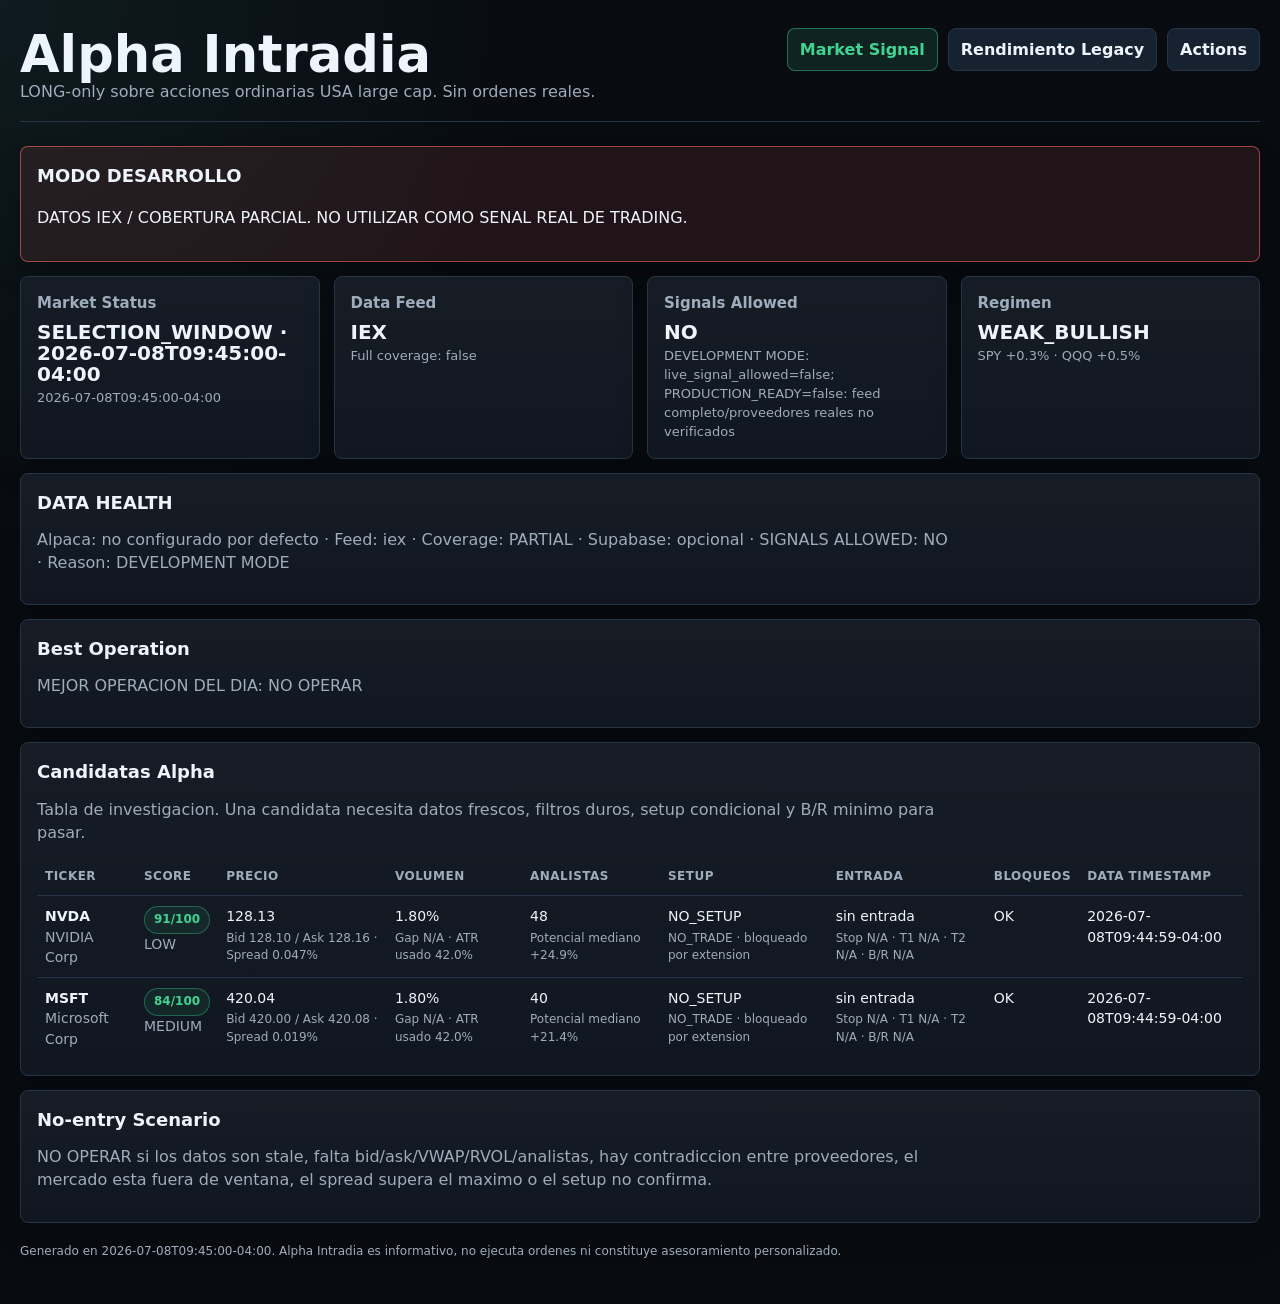
==== docs/alpha/index.html @ 4d47b28a "Add alpha intradia v2 foundation" ====
<!doctype html>
<html lang="es">
<head>
  <meta charset="utf-8">
  <meta name="viewport" content="width=device-width, initial-scale=1">
  <title>Alpha Intradia</title>
  <style>
    :root {
      color-scheme: dark;
      --bg: #080b10;
      --panel: #101720;
      --panel-2: #0d131b;
      --panel-3: #151f2a;
      --line: #263545;
      --text: #eef4fb;
      --muted: #9eacbb;
      --green: #42d392;
      --yellow: #f4c95d;
      --red: #ff6f61;
      --blue: #69b7ff;
      --cyan: #57d6d1;
    }
    * { box-sizing: border-box; }
    body {
      margin: 0;
      background: radial-gradient(circle at top left, rgba(87, 214, 209, .08), transparent 34rem), var(--bg);
      color: var(--text);
      font-family: ui-sans-serif, system-ui, -apple-system, BlinkMacSystemFont, "Segoe UI", sans-serif;
      line-height: 1.45;
    }
    a { color: var(--blue); text-decoration: none; }
    a:hover { text-decoration: underline; }
    .shell { width: min(1440px, calc(100% - 40px)); margin: 0 auto; padding: 28px 0 44px; }
    .topbar { display: flex; justify-content: space-between; gap: 18px; align-items: flex-start; margin-bottom: 24px; padding-bottom: 18px; border-bottom: 1px solid var(--line); }
    h1 { margin: 0; font-size: clamp(30px, 4vw, 54px); letter-spacing: 0; line-height: 1.02; }
    h2 { margin: 0 0 12px; font-size: 18px; }
    h3 { margin: 0; font-size: 15px; color: var(--muted); font-weight: 650; }
    .muted { color: var(--muted); }
    .nav { display: flex; gap: 10px; flex-wrap: wrap; justify-content: flex-end; }
    .btn { border: 1px solid var(--line); background: #172231; color: var(--text); padding: 9px 12px; border-radius: 8px; font-weight: 750; display: inline-flex; align-items: center; justify-content: center; min-height: 38px; }
    .btn.primary { border-color: rgba(66, 211, 146, .45); background: rgba(66, 211, 146, .12); color: var(--green); }
    .btn.compact { min-height: 32px; padding: 6px 9px; font-size: 12px; }
    .grid { display: grid; grid-template-columns: repeat(12, 1fr); gap: 14px; }
    .card { background: linear-gradient(180deg, rgba(255,255,255,.025), transparent), var(--panel); border: 1px solid var(--line); border-radius: 8px; padding: 16px; min-width: 0; box-shadow: 0 14px 30px rgba(0,0,0,.18); }
    .card.danger { border-color: rgba(255,111,97,.55); background: rgba(255,111,97,.10); }
    .span-3 { grid-column: span 3; }
    .span-4 { grid-column: span 4; }
    .span-5 { grid-column: span 5; }
    .span-7 { grid-column: span 7; }
    .span-8 { grid-column: span 8; }
    .span-12 { grid-column: span 12; }
    .metric { font-size: 34px; line-height: 1.05; font-weight: 800; margin: 8px 0 4px; }
    .metric.small { font-size: 20px; }
    .submetric { color: var(--muted); font-size: 13px; }
    .intro { color: var(--muted); max-width: 920px; margin: 0 0 14px; }
    .pill { display: inline-flex; align-items: center; border: 1px solid var(--line); border-radius: 999px; padding: 4px 9px; font-size: 12px; font-weight: 800; color: var(--muted); }
    .pill.hot { color: var(--green); border-color: rgba(61, 220, 151, .35); background: rgba(61, 220, 151, .08); }
    .pill.watch { color: var(--yellow); border-color: rgba(247, 201, 72, .35); background: rgba(247, 201, 72, .08); }
    .pill.quiet { color: var(--muted); }
    table { width: 100%; border-collapse: collapse; }
    th, td { padding: 10px 8px; border-bottom: 1px solid var(--line); text-align: left; vertical-align: top; }
    th { color: var(--muted); font-size: 12px; text-transform: uppercase; letter-spacing: .04em; }
    td { font-size: 14px; }
    tr:last-child td { border-bottom: 0; }
    .table-wrap { overflow-x: auto; }
    .company { font-weight: 800; }
    .reason { color: var(--muted); font-size: 12px; margin-top: 3px; max-width: 520px; }
    .details { margin-top: 8px; color: var(--muted); }
    .details summary { cursor: pointer; color: var(--blue); font-weight: 750; font-size: 12px; }
    .detail-grid { display: grid; grid-template-columns: repeat(2, minmax(0, 1fr)); gap: 10px; margin-top: 10px; padding: 12px; background: var(--panel-2); border: 1px solid var(--line); border-radius: 8px; }
    .detail-grid strong { color: var(--text); display: block; margin-bottom: 4px; font-size: 12px; text-transform: uppercase; }
    .detail-grid p { margin: 0; font-size: 13px; }
    .status-line { display: flex; align-items: center; justify-content: space-between; gap: 12px; }
    .bar { height: 8px; background: #1a2430; border-radius: 999px; overflow: hidden; margin-top: 10px; }
    .bar > span { display: block; height: 100%; background: var(--green); width: var(--w); }
    footer { color: var(--muted); font-size: 12px; margin-top: 20px; }
    @media (max-width: 980px) {
      .span-3, .span-4, .span-5, .span-7, .span-8 { grid-column: span 12; }
      .topbar { display: block; }
      .nav { justify-content: flex-start; margin-top: 16px; }
      .detail-grid { grid-template-columns: 1fr; }
    }
  </style>
</head>
<body>
<div class="shell">
  <div class="topbar">
    <div>
      <h1>Alpha Intradia</h1>
      <div class="muted">LONG-only sobre acciones ordinarias USA large cap. Sin ordenes reales.</div>
    </div>
    <nav class="nav">
      <a class="btn primary" href="../index.html">Market Signal</a>
      <a class="btn" href="../performance_dashboard.html">Rendimiento Legacy</a>
      <a class="btn" href="https://github.com/DiegoSR-git/market-signal-agent/actions">Actions</a>
    </nav>
  </div>
  <section class="grid">
    <div class="card span-12 danger"><h2>MODO DESARROLLO</h2><p>DATOS IEX / COBERTURA PARCIAL. NO UTILIZAR COMO SENAL REAL DE TRADING.</p></div>
    <div class="card span-3"><h3>Market Status</h3><div class="metric small" data-alpha-status>SELECTION_WINDOW</div><div class="submetric">2026-07-08T09:45:00-04:00</div></div>
    <div class="card span-3"><h3>Data Feed</h3><div class="metric small">IEX</div><div class="submetric">Full coverage: false</div></div>
    <div class="card span-3"><h3>Signals Allowed</h3><div class="metric small">NO</div><div class="submetric">DEVELOPMENT MODE: live_signal_allowed=false; PRODUCTION_READY=false: feed completo/proveedores reales no verificados</div></div>
    <div class="card span-3"><h3>Regimen</h3><div class="metric small">WEAK_BULLISH</div><div class="submetric">SPY +0.3% · QQQ +0.5%</div></div>
    <div class="card span-12"><h2>DATA HEALTH</h2><p class="intro">Alpaca: no configurado por defecto · Feed: iex · Coverage: PARTIAL · Supabase: opcional · SIGNALS ALLOWED: NO · Reason: DEVELOPMENT MODE</p></div>
    <div class="card span-12"><h2>Best Operation</h2><p class='intro'>MEJOR OPERACION DEL DIA: NO OPERAR</p></div>
    <div class="card span-12">
      <h2>Candidatas Alpha</h2>
      <p class="intro">Tabla de investigacion. Una candidata necesita datos frescos, filtros duros, setup condicional y B/R minimo para pasar.</p>
      <div class="table-wrap"><table><thead><tr><th>Ticker</th><th>Score</th><th>Precio</th><th>Volumen</th><th>Analistas</th><th>Setup</th><th>Entrada</th><th>Bloqueos</th><th>Data timestamp</th></tr></thead><tbody><tr>
      <td><div class="company">NVDA</div><div class="muted">NVIDIA Corp</div></td>
      <td><span class="pill hot">91/100</span><div class="muted">LOW</div></td>
      <td>128.13<div class="reason">Bid 128.10 / Ask 128.16 · Spread 0.047%</div></td>
      <td>1.80%<div class="reason">Gap N/A · ATR usado 42.0%</div></td>
      <td>48<div class="reason">Potencial mediano +24.9%</div></td>
      <td>NO_SETUP<div class="reason">NO_TRADE · bloqueado por extension</div></td>
      <td>sin entrada<div class="reason">Stop N/A · T1 N/A · T2 N/A · B/R N/A</div></td>
      <td>OK</td>
      <td>2026-07-08T09:44:59-04:00</td>
    </tr><tr>
      <td><div class="company">MSFT</div><div class="muted">Microsoft Corp</div></td>
      <td><span class="pill hot">84/100</span><div class="muted">MEDIUM</div></td>
      <td>420.04<div class="reason">Bid 420.00 / Ask 420.08 · Spread 0.019%</div></td>
      <td>1.80%<div class="reason">Gap N/A · ATR usado 42.0%</div></td>
      <td>40<div class="reason">Potencial mediano +21.4%</div></td>
      <td>NO_SETUP<div class="reason">NO_TRADE · bloqueado por extension</div></td>
      <td>sin entrada<div class="reason">Stop N/A · T1 N/A · T2 N/A · B/R N/A</div></td>
      <td>OK</td>
      <td>2026-07-08T09:44:59-04:00</td>
    </tr></tbody></table></div>
    </div>
    <div class="card span-12"><h2>No-entry Scenario</h2><p class="intro">NO OPERAR si los datos son stale, falta bid/ask/VWAP/RVOL/analistas, hay contradiccion entre proveedores, el mercado esta fuera de ventana, el spread supera el maximo o el setup no confirma.</p></div>
  </section>
  <script src="app.js"></script>
  <footer>Generado en 2026-07-08T09:45:00-04:00. Alpha Intradia es informativo, no ejecuta ordenes ni constituye asesoramiento personalizado.</footer>
</div>
</body>
</html>
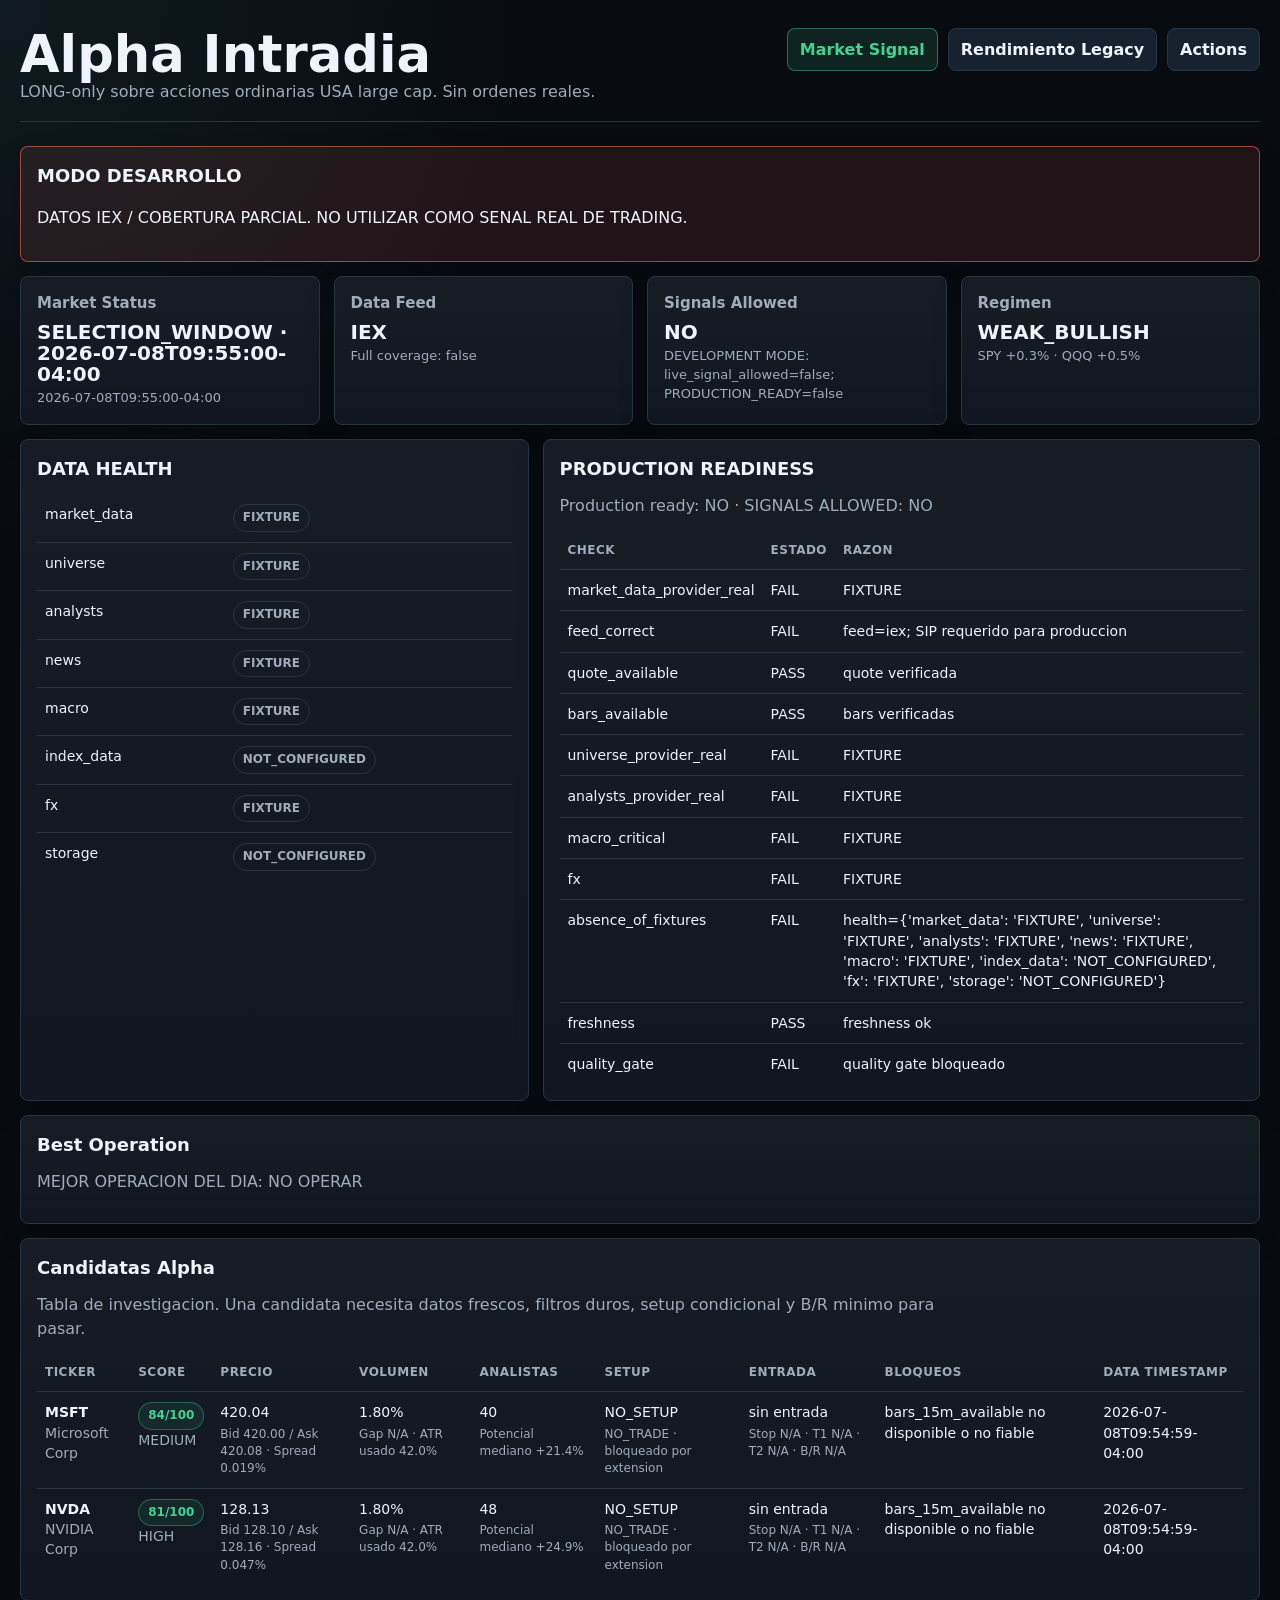
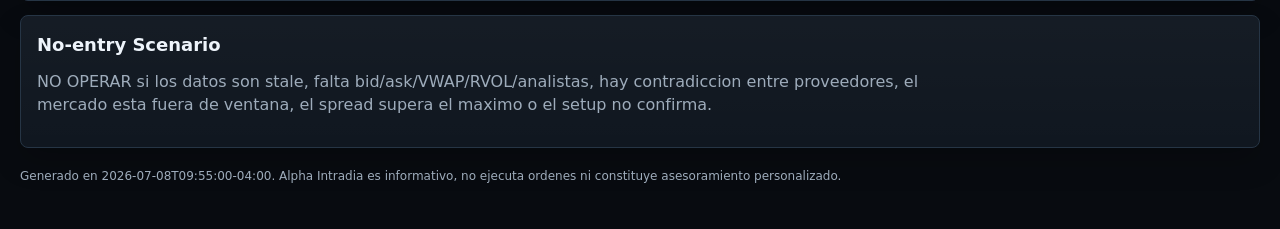
==== commit bc40aaed: "Harden alpha intradia data and session architecture" ====
--- a/docs/alpha/index.html
+++ b/docs/alpha/index.html
@@ -97,26 +97,17 @@
   </div>
   <section class="grid">
     <div class="card span-12 danger"><h2>MODO DESARROLLO</h2><p>DATOS IEX / COBERTURA PARCIAL. NO UTILIZAR COMO SENAL REAL DE TRADING.</p></div>
-    <div class="card span-3"><h3>Market Status</h3><div class="metric small" data-alpha-status>SELECTION_WINDOW</div><div class="submetric">2026-07-08T09:45:00-04:00</div></div>
+    <div class="card span-3"><h3>Market Status</h3><div class="metric small" data-alpha-status>SELECTION_WINDOW</div><div class="submetric">2026-07-08T09:55:00-04:00</div></div>
     <div class="card span-3"><h3>Data Feed</h3><div class="metric small">IEX</div><div class="submetric">Full coverage: false</div></div>
-    <div class="card span-3"><h3>Signals Allowed</h3><div class="metric small">NO</div><div class="submetric">DEVELOPMENT MODE: live_signal_allowed=false; PRODUCTION_READY=false: feed completo/proveedores reales no verificados</div></div>
+    <div class="card span-3"><h3>Signals Allowed</h3><div class="metric small">NO</div><div class="submetric">DEVELOPMENT MODE: live_signal_allowed=false; PRODUCTION_READY=false</div></div>
     <div class="card span-3"><h3>Regimen</h3><div class="metric small">WEAK_BULLISH</div><div class="submetric">SPY +0.3% · QQQ +0.5%</div></div>
-    <div class="card span-12"><h2>DATA HEALTH</h2><p class="intro">Alpaca: no configurado por defecto · Feed: iex · Coverage: PARTIAL · Supabase: opcional · SIGNALS ALLOWED: NO · Reason: DEVELOPMENT MODE</p></div>
+    <div class="card span-5"><h2>DATA HEALTH</h2><div class="table-wrap"><table><tbody><tr><td>market_data</td><td><span class='pill quiet'>FIXTURE</span></td></tr><tr><td>universe</td><td><span class='pill quiet'>FIXTURE</span></td></tr><tr><td>analysts</td><td><span class='pill quiet'>FIXTURE</span></td></tr><tr><td>news</td><td><span class='pill quiet'>FIXTURE</span></td></tr><tr><td>macro</td><td><span class='pill quiet'>FIXTURE</span></td></tr><tr><td>index_data</td><td><span class='pill quiet'>NOT_CONFIGURED</span></td></tr><tr><td>fx</td><td><span class='pill quiet'>FIXTURE</span></td></tr><tr><td>storage</td><td><span class='pill quiet'>NOT_CONFIGURED</span></td></tr></tbody></table></div></div>
+    <div class="card span-7"><h2>PRODUCTION READINESS</h2><p class="intro">Production ready: NO · SIGNALS ALLOWED: NO</p><div class="table-wrap"><table><thead><tr><th>Check</th><th>Estado</th><th>Razon</th></tr></thead><tbody><tr><td>market_data_provider_real</td><td>FAIL</td><td>FIXTURE</td></tr><tr><td>feed_correct</td><td>FAIL</td><td>feed=iex; SIP requerido para produccion</td></tr><tr><td>quote_available</td><td>PASS</td><td>quote verificada</td></tr><tr><td>bars_available</td><td>PASS</td><td>bars verificadas</td></tr><tr><td>universe_provider_real</td><td>FAIL</td><td>FIXTURE</td></tr><tr><td>analysts_provider_real</td><td>FAIL</td><td>FIXTURE</td></tr><tr><td>macro_critical</td><td>FAIL</td><td>FIXTURE</td></tr><tr><td>fx</td><td>FAIL</td><td>FIXTURE</td></tr><tr><td>absence_of_fixtures</td><td>FAIL</td><td>health={&#x27;market_data&#x27;: &#x27;FIXTURE&#x27;, &#x27;universe&#x27;: &#x27;FIXTURE&#x27;, &#x27;analysts&#x27;: &#x27;FIXTURE&#x27;, &#x27;news&#x27;: &#x27;FIXTURE&#x27;, &#x27;macro&#x27;: &#x27;FIXTURE&#x27;, &#x27;index_data&#x27;: &#x27;NOT_CONFIGURED&#x27;, &#x27;fx&#x27;: &#x27;FIXTURE&#x27;, &#x27;storage&#x27;: &#x27;NOT_CONFIGURED&#x27;}</td></tr><tr><td>freshness</td><td>PASS</td><td>freshness ok</td></tr><tr><td>quality_gate</td><td>FAIL</td><td>quality gate bloqueado</td></tr></tbody></table></div></div>
     <div class="card span-12"><h2>Best Operation</h2><p class='intro'>MEJOR OPERACION DEL DIA: NO OPERAR</p></div>
     <div class="card span-12">
       <h2>Candidatas Alpha</h2>
       <p class="intro">Tabla de investigacion. Una candidata necesita datos frescos, filtros duros, setup condicional y B/R minimo para pasar.</p>
       <div class="table-wrap"><table><thead><tr><th>Ticker</th><th>Score</th><th>Precio</th><th>Volumen</th><th>Analistas</th><th>Setup</th><th>Entrada</th><th>Bloqueos</th><th>Data timestamp</th></tr></thead><tbody><tr>
-      <td><div class="company">NVDA</div><div class="muted">NVIDIA Corp</div></td>
-      <td><span class="pill hot">91/100</span><div class="muted">LOW</div></td>
-      <td>128.13<div class="reason">Bid 128.10 / Ask 128.16 · Spread 0.047%</div></td>
-      <td>1.80%<div class="reason">Gap N/A · ATR usado 42.0%</div></td>
-      <td>48<div class="reason">Potencial mediano +24.9%</div></td>
-      <td>NO_SETUP<div class="reason">NO_TRADE · bloqueado por extension</div></td>
-      <td>sin entrada<div class="reason">Stop N/A · T1 N/A · T2 N/A · B/R N/A</div></td>
-      <td>OK</td>
-      <td>2026-07-08T09:44:59-04:00</td>
-    </tr><tr>
       <td><div class="company">MSFT</div><div class="muted">Microsoft Corp</div></td>
       <td><span class="pill hot">84/100</span><div class="muted">MEDIUM</div></td>
       <td>420.04<div class="reason">Bid 420.00 / Ask 420.08 · Spread 0.019%</div></td>
@@ -124,14 +115,24 @@
       <td>40<div class="reason">Potencial mediano +21.4%</div></td>
       <td>NO_SETUP<div class="reason">NO_TRADE · bloqueado por extension</div></td>
       <td>sin entrada<div class="reason">Stop N/A · T1 N/A · T2 N/A · B/R N/A</div></td>
-      <td>OK</td>
-      <td>2026-07-08T09:44:59-04:00</td>
+      <td>bars_15m_available no disponible o no fiable</td>
+      <td>2026-07-08T09:54:59-04:00</td>
+    </tr><tr>
+      <td><div class="company">NVDA</div><div class="muted">NVIDIA Corp</div></td>
+      <td><span class="pill hot">81/100</span><div class="muted">HIGH</div></td>
+      <td>128.13<div class="reason">Bid 128.10 / Ask 128.16 · Spread 0.047%</div></td>
+      <td>1.80%<div class="reason">Gap N/A · ATR usado 42.0%</div></td>
+      <td>48<div class="reason">Potencial mediano +24.9%</div></td>
+      <td>NO_SETUP<div class="reason">NO_TRADE · bloqueado por extension</div></td>
+      <td>sin entrada<div class="reason">Stop N/A · T1 N/A · T2 N/A · B/R N/A</div></td>
+      <td>bars_15m_available no disponible o no fiable</td>
+      <td>2026-07-08T09:54:59-04:00</td>
     </tr></tbody></table></div>
     </div>
     <div class="card span-12"><h2>No-entry Scenario</h2><p class="intro">NO OPERAR si los datos son stale, falta bid/ask/VWAP/RVOL/analistas, hay contradiccion entre proveedores, el mercado esta fuera de ventana, el spread supera el maximo o el setup no confirma.</p></div>
   </section>
   <script src="app.js"></script>
-  <footer>Generado en 2026-07-08T09:45:00-04:00. Alpha Intradia es informativo, no ejecuta ordenes ni constituye asesoramiento personalizado.</footer>
+  <footer>Generado en 2026-07-08T09:55:00-04:00. Alpha Intradia es informativo, no ejecuta ordenes ni constituye asesoramiento personalizado.</footer>
 </div>
 </body>
 </html>
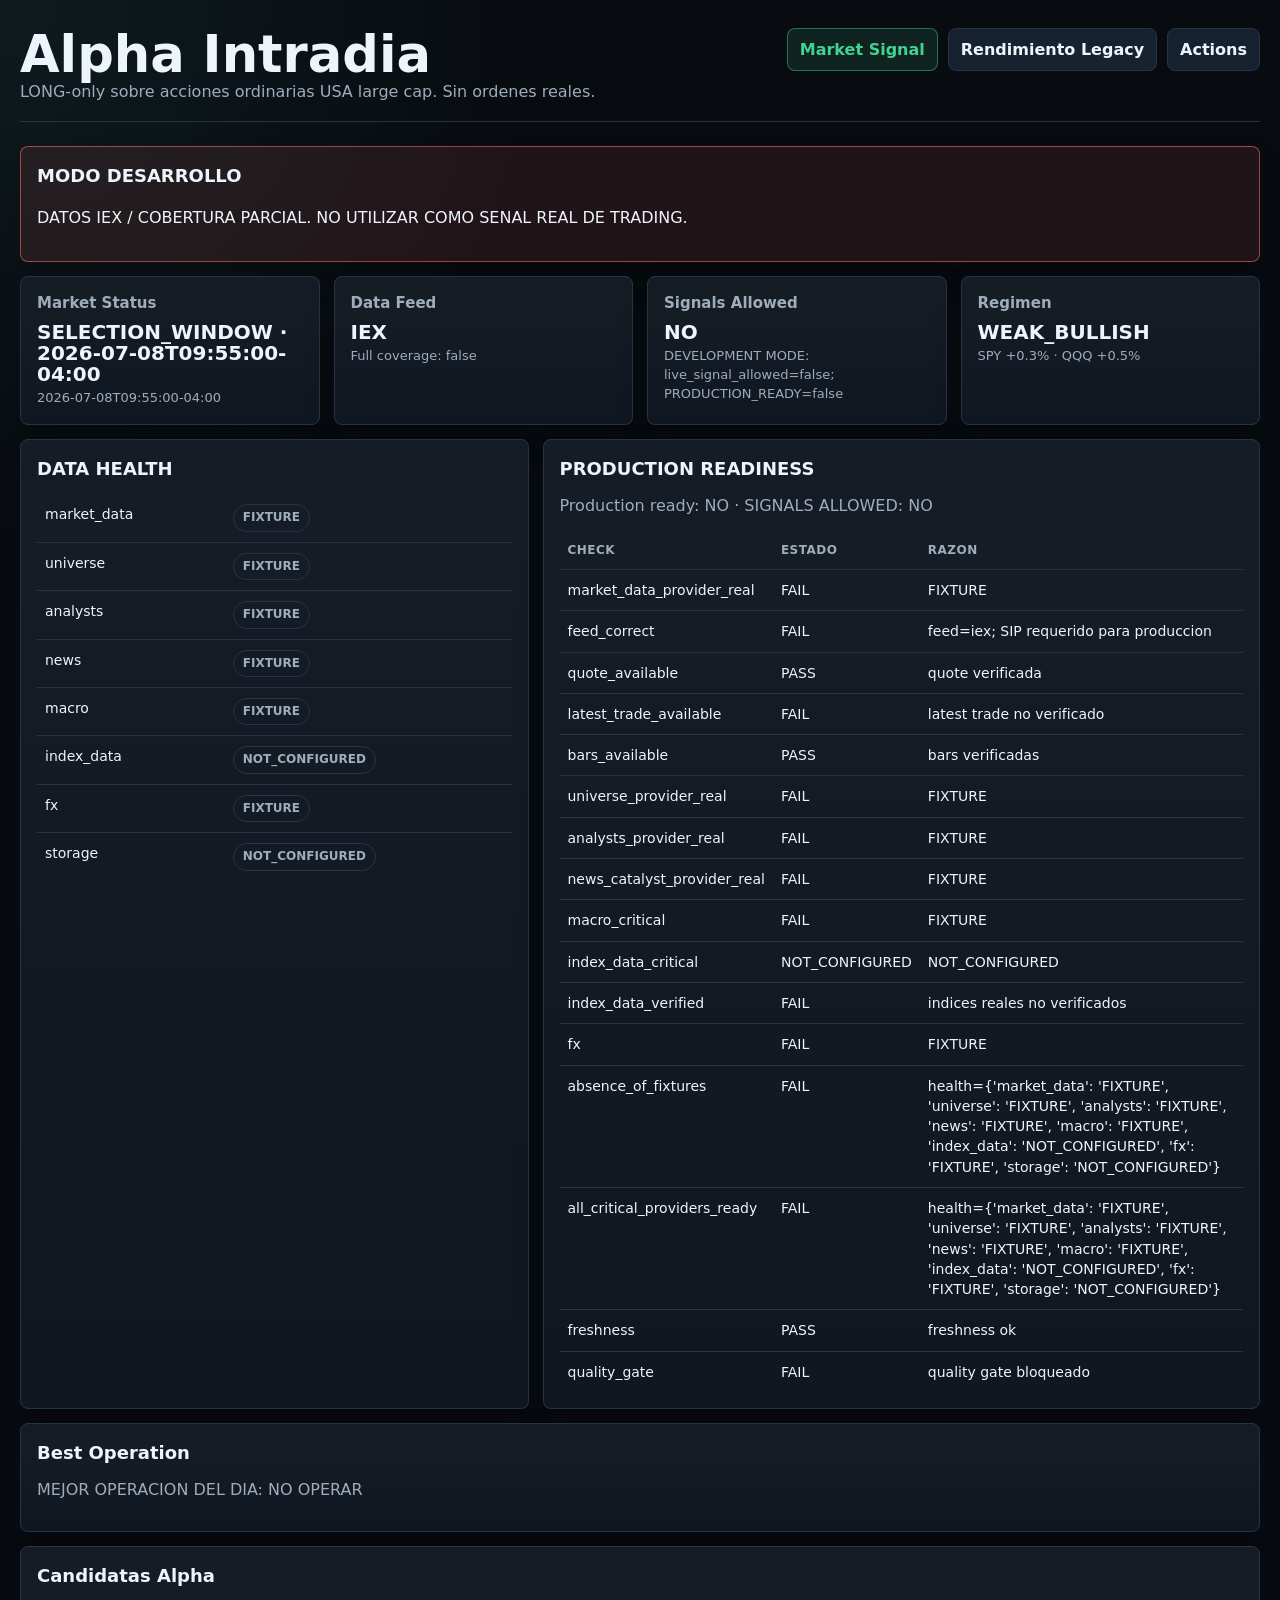
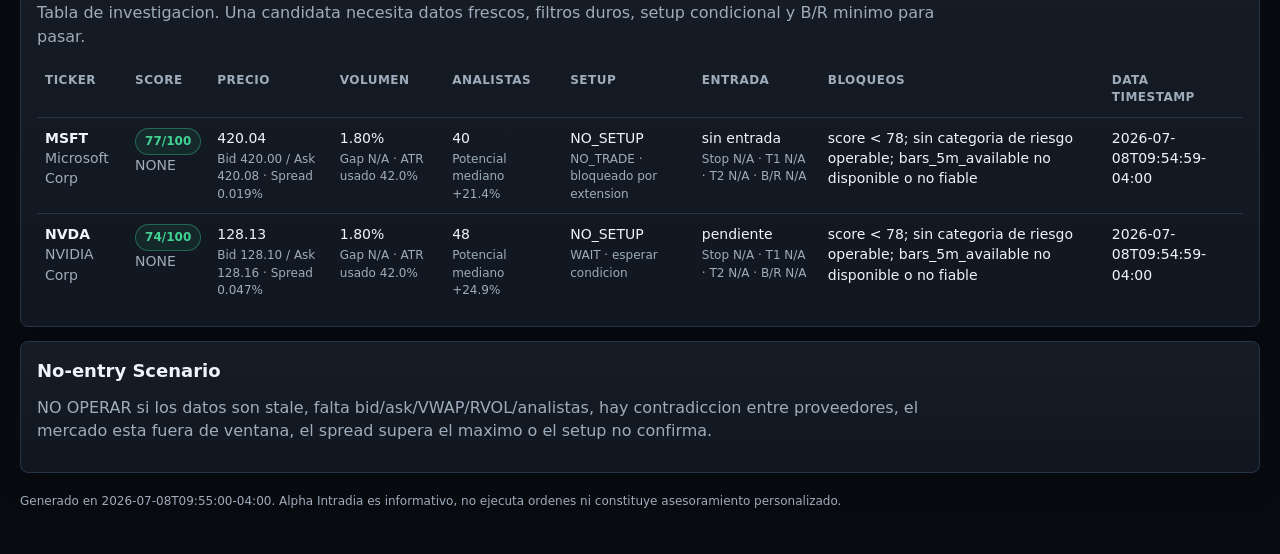
==== commit f5857802: "Finalize alpha intradia hardening" ====
--- a/docs/alpha/index.html
+++ b/docs/alpha/index.html
@@ -102,30 +102,30 @@
     <div class="card span-3"><h3>Signals Allowed</h3><div class="metric small">NO</div><div class="submetric">DEVELOPMENT MODE: live_signal_allowed=false; PRODUCTION_READY=false</div></div>
     <div class="card span-3"><h3>Regimen</h3><div class="metric small">WEAK_BULLISH</div><div class="submetric">SPY +0.3% · QQQ +0.5%</div></div>
     <div class="card span-5"><h2>DATA HEALTH</h2><div class="table-wrap"><table><tbody><tr><td>market_data</td><td><span class='pill quiet'>FIXTURE</span></td></tr><tr><td>universe</td><td><span class='pill quiet'>FIXTURE</span></td></tr><tr><td>analysts</td><td><span class='pill quiet'>FIXTURE</span></td></tr><tr><td>news</td><td><span class='pill quiet'>FIXTURE</span></td></tr><tr><td>macro</td><td><span class='pill quiet'>FIXTURE</span></td></tr><tr><td>index_data</td><td><span class='pill quiet'>NOT_CONFIGURED</span></td></tr><tr><td>fx</td><td><span class='pill quiet'>FIXTURE</span></td></tr><tr><td>storage</td><td><span class='pill quiet'>NOT_CONFIGURED</span></td></tr></tbody></table></div></div>
-    <div class="card span-7"><h2>PRODUCTION READINESS</h2><p class="intro">Production ready: NO · SIGNALS ALLOWED: NO</p><div class="table-wrap"><table><thead><tr><th>Check</th><th>Estado</th><th>Razon</th></tr></thead><tbody><tr><td>market_data_provider_real</td><td>FAIL</td><td>FIXTURE</td></tr><tr><td>feed_correct</td><td>FAIL</td><td>feed=iex; SIP requerido para produccion</td></tr><tr><td>quote_available</td><td>PASS</td><td>quote verificada</td></tr><tr><td>bars_available</td><td>PASS</td><td>bars verificadas</td></tr><tr><td>universe_provider_real</td><td>FAIL</td><td>FIXTURE</td></tr><tr><td>analysts_provider_real</td><td>FAIL</td><td>FIXTURE</td></tr><tr><td>macro_critical</td><td>FAIL</td><td>FIXTURE</td></tr><tr><td>fx</td><td>FAIL</td><td>FIXTURE</td></tr><tr><td>absence_of_fixtures</td><td>FAIL</td><td>health={&#x27;market_data&#x27;: &#x27;FIXTURE&#x27;, &#x27;universe&#x27;: &#x27;FIXTURE&#x27;, &#x27;analysts&#x27;: &#x27;FIXTURE&#x27;, &#x27;news&#x27;: &#x27;FIXTURE&#x27;, &#x27;macro&#x27;: &#x27;FIXTURE&#x27;, &#x27;index_data&#x27;: &#x27;NOT_CONFIGURED&#x27;, &#x27;fx&#x27;: &#x27;FIXTURE&#x27;, &#x27;storage&#x27;: &#x27;NOT_CONFIGURED&#x27;}</td></tr><tr><td>freshness</td><td>PASS</td><td>freshness ok</td></tr><tr><td>quality_gate</td><td>FAIL</td><td>quality gate bloqueado</td></tr></tbody></table></div></div>
+    <div class="card span-7"><h2>PRODUCTION READINESS</h2><p class="intro">Production ready: NO · SIGNALS ALLOWED: NO</p><div class="table-wrap"><table><thead><tr><th>Check</th><th>Estado</th><th>Razon</th></tr></thead><tbody><tr><td>market_data_provider_real</td><td>FAIL</td><td>FIXTURE</td></tr><tr><td>feed_correct</td><td>FAIL</td><td>feed=iex; SIP requerido para produccion</td></tr><tr><td>quote_available</td><td>PASS</td><td>quote verificada</td></tr><tr><td>latest_trade_available</td><td>FAIL</td><td>latest trade no verificado</td></tr><tr><td>bars_available</td><td>PASS</td><td>bars verificadas</td></tr><tr><td>universe_provider_real</td><td>FAIL</td><td>FIXTURE</td></tr><tr><td>analysts_provider_real</td><td>FAIL</td><td>FIXTURE</td></tr><tr><td>news_catalyst_provider_real</td><td>FAIL</td><td>FIXTURE</td></tr><tr><td>macro_critical</td><td>FAIL</td><td>FIXTURE</td></tr><tr><td>index_data_critical</td><td>NOT_CONFIGURED</td><td>NOT_CONFIGURED</td></tr><tr><td>index_data_verified</td><td>FAIL</td><td>indices reales no verificados</td></tr><tr><td>fx</td><td>FAIL</td><td>FIXTURE</td></tr><tr><td>absence_of_fixtures</td><td>FAIL</td><td>health={&#x27;market_data&#x27;: &#x27;FIXTURE&#x27;, &#x27;universe&#x27;: &#x27;FIXTURE&#x27;, &#x27;analysts&#x27;: &#x27;FIXTURE&#x27;, &#x27;news&#x27;: &#x27;FIXTURE&#x27;, &#x27;macro&#x27;: &#x27;FIXTURE&#x27;, &#x27;index_data&#x27;: &#x27;NOT_CONFIGURED&#x27;, &#x27;fx&#x27;: &#x27;FIXTURE&#x27;, &#x27;storage&#x27;: &#x27;NOT_CONFIGURED&#x27;}</td></tr><tr><td>all_critical_providers_ready</td><td>FAIL</td><td>health={&#x27;market_data&#x27;: &#x27;FIXTURE&#x27;, &#x27;universe&#x27;: &#x27;FIXTURE&#x27;, &#x27;analysts&#x27;: &#x27;FIXTURE&#x27;, &#x27;news&#x27;: &#x27;FIXTURE&#x27;, &#x27;macro&#x27;: &#x27;FIXTURE&#x27;, &#x27;index_data&#x27;: &#x27;NOT_CONFIGURED&#x27;, &#x27;fx&#x27;: &#x27;FIXTURE&#x27;, &#x27;storage&#x27;: &#x27;NOT_CONFIGURED&#x27;}</td></tr><tr><td>freshness</td><td>PASS</td><td>freshness ok</td></tr><tr><td>quality_gate</td><td>FAIL</td><td>quality gate bloqueado</td></tr></tbody></table></div></div>
     <div class="card span-12"><h2>Best Operation</h2><p class='intro'>MEJOR OPERACION DEL DIA: NO OPERAR</p></div>
     <div class="card span-12">
       <h2>Candidatas Alpha</h2>
       <p class="intro">Tabla de investigacion. Una candidata necesita datos frescos, filtros duros, setup condicional y B/R minimo para pasar.</p>
       <div class="table-wrap"><table><thead><tr><th>Ticker</th><th>Score</th><th>Precio</th><th>Volumen</th><th>Analistas</th><th>Setup</th><th>Entrada</th><th>Bloqueos</th><th>Data timestamp</th></tr></thead><tbody><tr>
       <td><div class="company">MSFT</div><div class="muted">Microsoft Corp</div></td>
-      <td><span class="pill hot">84/100</span><div class="muted">MEDIUM</div></td>
+      <td><span class="pill hot">77/100</span><div class="muted">NONE</div></td>
       <td>420.04<div class="reason">Bid 420.00 / Ask 420.08 · Spread 0.019%</div></td>
       <td>1.80%<div class="reason">Gap N/A · ATR usado 42.0%</div></td>
       <td>40<div class="reason">Potencial mediano +21.4%</div></td>
       <td>NO_SETUP<div class="reason">NO_TRADE · bloqueado por extension</div></td>
       <td>sin entrada<div class="reason">Stop N/A · T1 N/A · T2 N/A · B/R N/A</div></td>
-      <td>bars_15m_available no disponible o no fiable</td>
+      <td>score &lt; 78; sin categoria de riesgo operable; bars_5m_available no disponible o no fiable</td>
       <td>2026-07-08T09:54:59-04:00</td>
     </tr><tr>
       <td><div class="company">NVDA</div><div class="muted">NVIDIA Corp</div></td>
-      <td><span class="pill hot">81/100</span><div class="muted">HIGH</div></td>
+      <td><span class="pill hot">74/100</span><div class="muted">NONE</div></td>
       <td>128.13<div class="reason">Bid 128.10 / Ask 128.16 · Spread 0.047%</div></td>
       <td>1.80%<div class="reason">Gap N/A · ATR usado 42.0%</div></td>
       <td>48<div class="reason">Potencial mediano +24.9%</div></td>
-      <td>NO_SETUP<div class="reason">NO_TRADE · bloqueado por extension</div></td>
-      <td>sin entrada<div class="reason">Stop N/A · T1 N/A · T2 N/A · B/R N/A</div></td>
-      <td>bars_15m_available no disponible o no fiable</td>
+      <td>NO_SETUP<div class="reason">WAIT · esperar condicion</div></td>
+      <td>pendiente<div class="reason">Stop N/A · T1 N/A · T2 N/A · B/R N/A</div></td>
+      <td>score &lt; 78; sin categoria de riesgo operable; bars_5m_available no disponible o no fiable</td>
       <td>2026-07-08T09:54:59-04:00</td>
     </tr></tbody></table></div>
     </div>
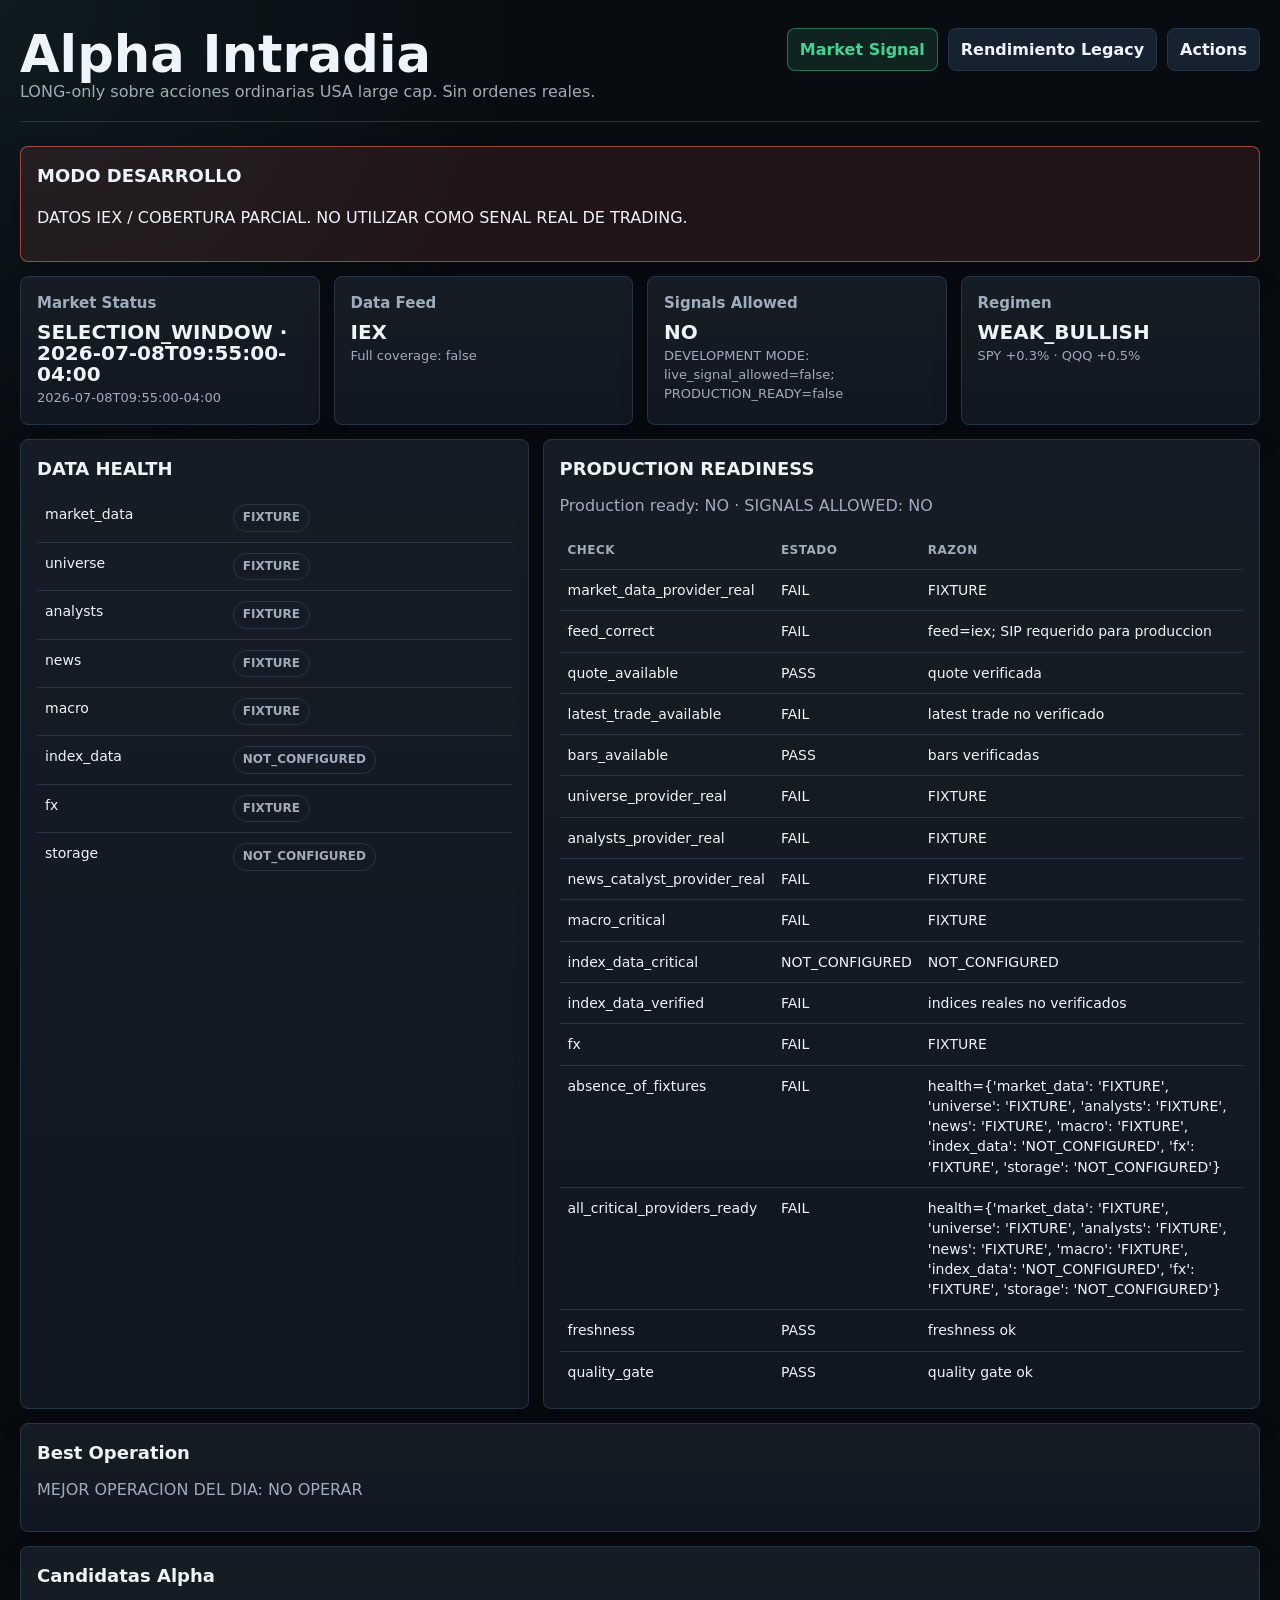
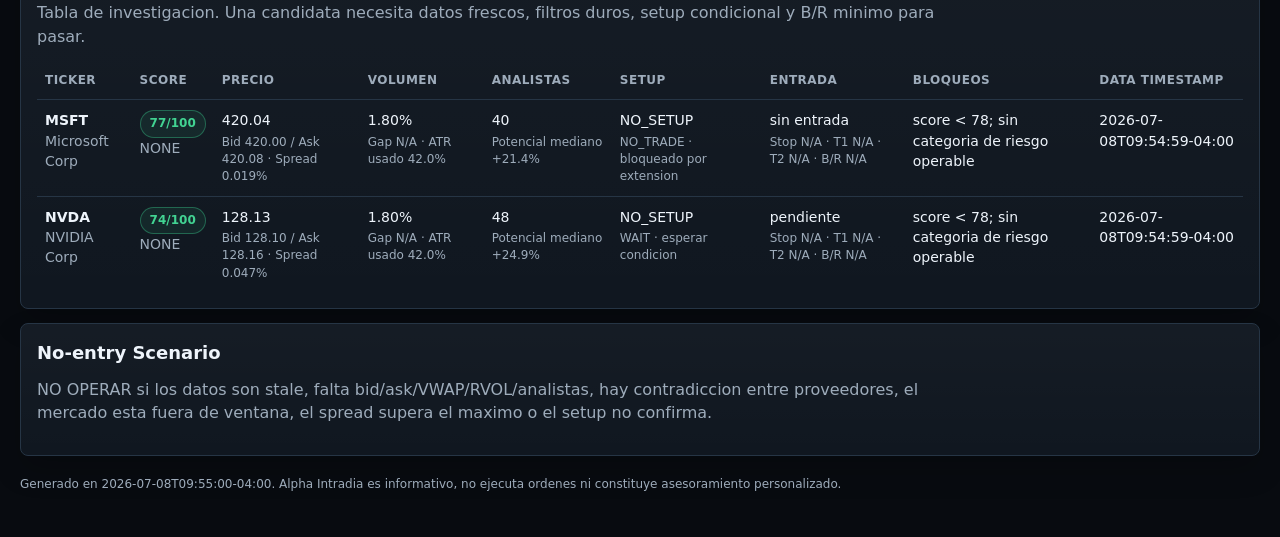
==== commit b63f4d54: "Fix alpha 5m quality warmup separation" ====
--- a/docs/alpha/index.html
+++ b/docs/alpha/index.html
@@ -102,7 +102,7 @@
     <div class="card span-3"><h3>Signals Allowed</h3><div class="metric small">NO</div><div class="submetric">DEVELOPMENT MODE: live_signal_allowed=false; PRODUCTION_READY=false</div></div>
     <div class="card span-3"><h3>Regimen</h3><div class="metric small">WEAK_BULLISH</div><div class="submetric">SPY +0.3% · QQQ +0.5%</div></div>
     <div class="card span-5"><h2>DATA HEALTH</h2><div class="table-wrap"><table><tbody><tr><td>market_data</td><td><span class='pill quiet'>FIXTURE</span></td></tr><tr><td>universe</td><td><span class='pill quiet'>FIXTURE</span></td></tr><tr><td>analysts</td><td><span class='pill quiet'>FIXTURE</span></td></tr><tr><td>news</td><td><span class='pill quiet'>FIXTURE</span></td></tr><tr><td>macro</td><td><span class='pill quiet'>FIXTURE</span></td></tr><tr><td>index_data</td><td><span class='pill quiet'>NOT_CONFIGURED</span></td></tr><tr><td>fx</td><td><span class='pill quiet'>FIXTURE</span></td></tr><tr><td>storage</td><td><span class='pill quiet'>NOT_CONFIGURED</span></td></tr></tbody></table></div></div>
-    <div class="card span-7"><h2>PRODUCTION READINESS</h2><p class="intro">Production ready: NO · SIGNALS ALLOWED: NO</p><div class="table-wrap"><table><thead><tr><th>Check</th><th>Estado</th><th>Razon</th></tr></thead><tbody><tr><td>market_data_provider_real</td><td>FAIL</td><td>FIXTURE</td></tr><tr><td>feed_correct</td><td>FAIL</td><td>feed=iex; SIP requerido para produccion</td></tr><tr><td>quote_available</td><td>PASS</td><td>quote verificada</td></tr><tr><td>latest_trade_available</td><td>FAIL</td><td>latest trade no verificado</td></tr><tr><td>bars_available</td><td>PASS</td><td>bars verificadas</td></tr><tr><td>universe_provider_real</td><td>FAIL</td><td>FIXTURE</td></tr><tr><td>analysts_provider_real</td><td>FAIL</td><td>FIXTURE</td></tr><tr><td>news_catalyst_provider_real</td><td>FAIL</td><td>FIXTURE</td></tr><tr><td>macro_critical</td><td>FAIL</td><td>FIXTURE</td></tr><tr><td>index_data_critical</td><td>NOT_CONFIGURED</td><td>NOT_CONFIGURED</td></tr><tr><td>index_data_verified</td><td>FAIL</td><td>indices reales no verificados</td></tr><tr><td>fx</td><td>FAIL</td><td>FIXTURE</td></tr><tr><td>absence_of_fixtures</td><td>FAIL</td><td>health={&#x27;market_data&#x27;: &#x27;FIXTURE&#x27;, &#x27;universe&#x27;: &#x27;FIXTURE&#x27;, &#x27;analysts&#x27;: &#x27;FIXTURE&#x27;, &#x27;news&#x27;: &#x27;FIXTURE&#x27;, &#x27;macro&#x27;: &#x27;FIXTURE&#x27;, &#x27;index_data&#x27;: &#x27;NOT_CONFIGURED&#x27;, &#x27;fx&#x27;: &#x27;FIXTURE&#x27;, &#x27;storage&#x27;: &#x27;NOT_CONFIGURED&#x27;}</td></tr><tr><td>all_critical_providers_ready</td><td>FAIL</td><td>health={&#x27;market_data&#x27;: &#x27;FIXTURE&#x27;, &#x27;universe&#x27;: &#x27;FIXTURE&#x27;, &#x27;analysts&#x27;: &#x27;FIXTURE&#x27;, &#x27;news&#x27;: &#x27;FIXTURE&#x27;, &#x27;macro&#x27;: &#x27;FIXTURE&#x27;, &#x27;index_data&#x27;: &#x27;NOT_CONFIGURED&#x27;, &#x27;fx&#x27;: &#x27;FIXTURE&#x27;, &#x27;storage&#x27;: &#x27;NOT_CONFIGURED&#x27;}</td></tr><tr><td>freshness</td><td>PASS</td><td>freshness ok</td></tr><tr><td>quality_gate</td><td>FAIL</td><td>quality gate bloqueado</td></tr></tbody></table></div></div>
+    <div class="card span-7"><h2>PRODUCTION READINESS</h2><p class="intro">Production ready: NO · SIGNALS ALLOWED: NO</p><div class="table-wrap"><table><thead><tr><th>Check</th><th>Estado</th><th>Razon</th></tr></thead><tbody><tr><td>market_data_provider_real</td><td>FAIL</td><td>FIXTURE</td></tr><tr><td>feed_correct</td><td>FAIL</td><td>feed=iex; SIP requerido para produccion</td></tr><tr><td>quote_available</td><td>PASS</td><td>quote verificada</td></tr><tr><td>latest_trade_available</td><td>FAIL</td><td>latest trade no verificado</td></tr><tr><td>bars_available</td><td>PASS</td><td>bars verificadas</td></tr><tr><td>universe_provider_real</td><td>FAIL</td><td>FIXTURE</td></tr><tr><td>analysts_provider_real</td><td>FAIL</td><td>FIXTURE</td></tr><tr><td>news_catalyst_provider_real</td><td>FAIL</td><td>FIXTURE</td></tr><tr><td>macro_critical</td><td>FAIL</td><td>FIXTURE</td></tr><tr><td>index_data_critical</td><td>NOT_CONFIGURED</td><td>NOT_CONFIGURED</td></tr><tr><td>index_data_verified</td><td>FAIL</td><td>indices reales no verificados</td></tr><tr><td>fx</td><td>FAIL</td><td>FIXTURE</td></tr><tr><td>absence_of_fixtures</td><td>FAIL</td><td>health={&#x27;market_data&#x27;: &#x27;FIXTURE&#x27;, &#x27;universe&#x27;: &#x27;FIXTURE&#x27;, &#x27;analysts&#x27;: &#x27;FIXTURE&#x27;, &#x27;news&#x27;: &#x27;FIXTURE&#x27;, &#x27;macro&#x27;: &#x27;FIXTURE&#x27;, &#x27;index_data&#x27;: &#x27;NOT_CONFIGURED&#x27;, &#x27;fx&#x27;: &#x27;FIXTURE&#x27;, &#x27;storage&#x27;: &#x27;NOT_CONFIGURED&#x27;}</td></tr><tr><td>all_critical_providers_ready</td><td>FAIL</td><td>health={&#x27;market_data&#x27;: &#x27;FIXTURE&#x27;, &#x27;universe&#x27;: &#x27;FIXTURE&#x27;, &#x27;analysts&#x27;: &#x27;FIXTURE&#x27;, &#x27;news&#x27;: &#x27;FIXTURE&#x27;, &#x27;macro&#x27;: &#x27;FIXTURE&#x27;, &#x27;index_data&#x27;: &#x27;NOT_CONFIGURED&#x27;, &#x27;fx&#x27;: &#x27;FIXTURE&#x27;, &#x27;storage&#x27;: &#x27;NOT_CONFIGURED&#x27;}</td></tr><tr><td>freshness</td><td>PASS</td><td>freshness ok</td></tr><tr><td>quality_gate</td><td>PASS</td><td>quality gate ok</td></tr></tbody></table></div></div>
     <div class="card span-12"><h2>Best Operation</h2><p class='intro'>MEJOR OPERACION DEL DIA: NO OPERAR</p></div>
     <div class="card span-12">
       <h2>Candidatas Alpha</h2>
@@ -115,7 +115,7 @@
       <td>40<div class="reason">Potencial mediano +21.4%</div></td>
       <td>NO_SETUP<div class="reason">NO_TRADE · bloqueado por extension</div></td>
       <td>sin entrada<div class="reason">Stop N/A · T1 N/A · T2 N/A · B/R N/A</div></td>
-      <td>score &lt; 78; sin categoria de riesgo operable; bars_5m_available no disponible o no fiable</td>
+      <td>score &lt; 78; sin categoria de riesgo operable</td>
       <td>2026-07-08T09:54:59-04:00</td>
     </tr><tr>
       <td><div class="company">NVDA</div><div class="muted">NVIDIA Corp</div></td>
@@ -125,7 +125,7 @@
       <td>48<div class="reason">Potencial mediano +24.9%</div></td>
       <td>NO_SETUP<div class="reason">WAIT · esperar condicion</div></td>
       <td>pendiente<div class="reason">Stop N/A · T1 N/A · T2 N/A · B/R N/A</div></td>
-      <td>score &lt; 78; sin categoria de riesgo operable; bars_5m_available no disponible o no fiable</td>
+      <td>score &lt; 78; sin categoria de riesgo operable</td>
       <td>2026-07-08T09:54:59-04:00</td>
     </tr></tbody></table></div>
     </div>
